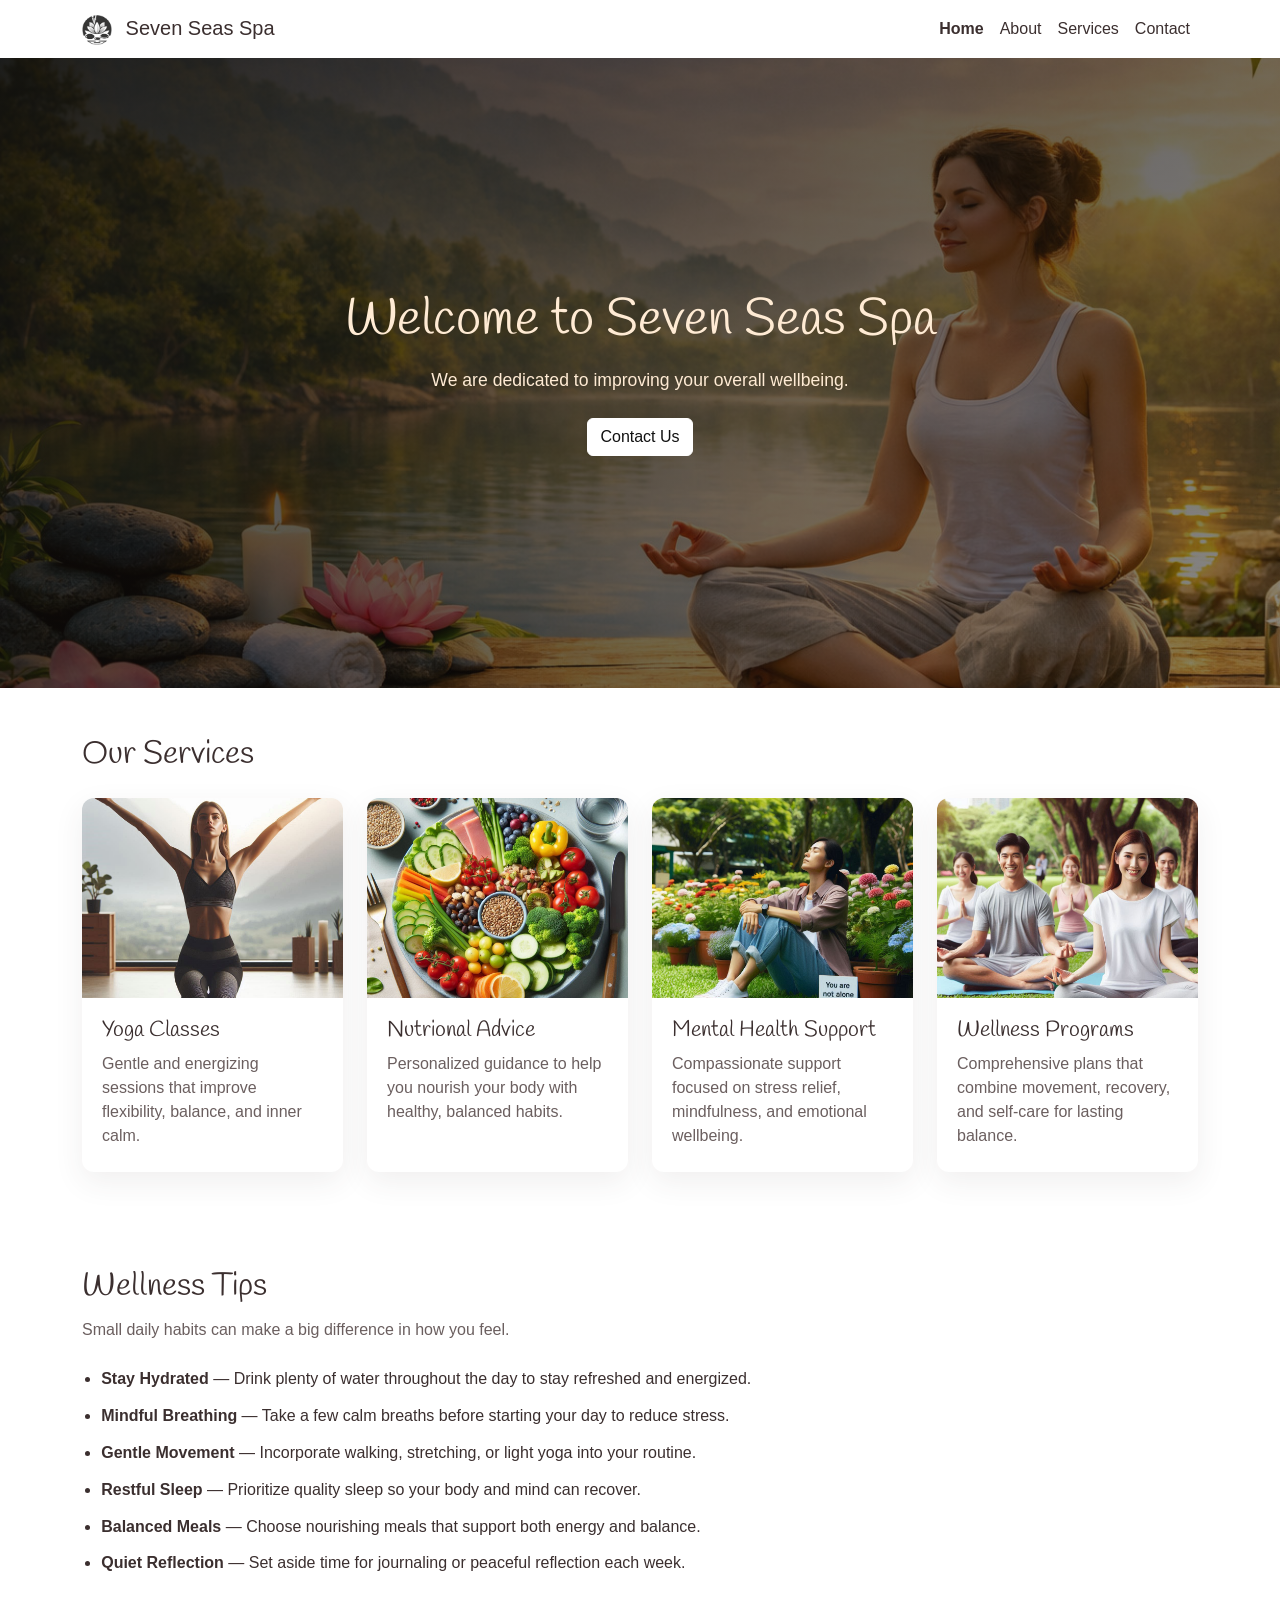
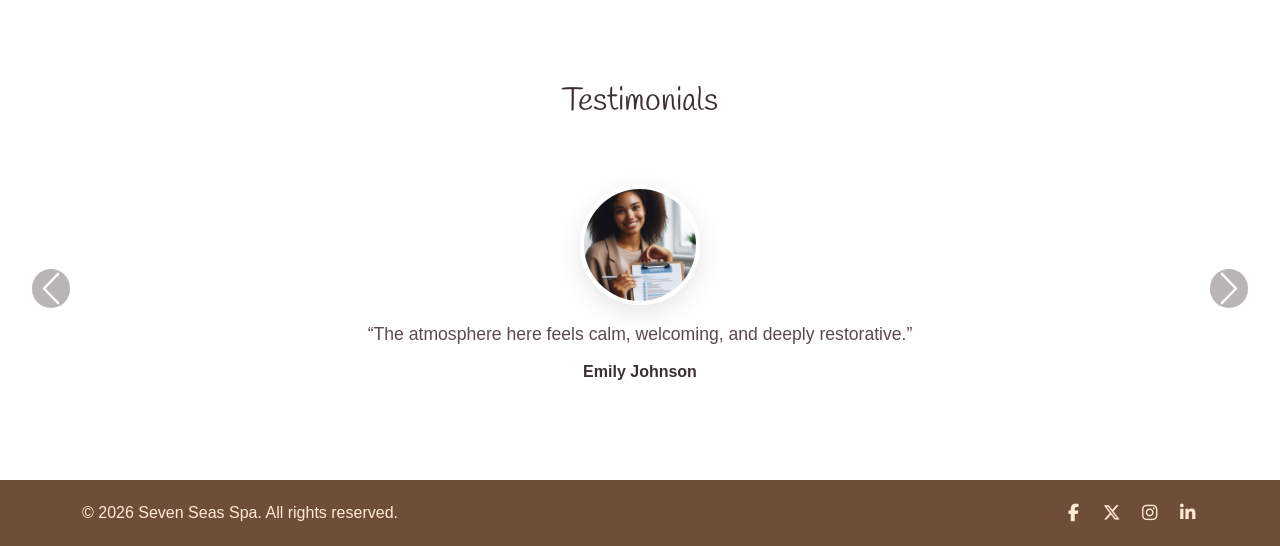
==== index.html @ fa64976f "Add footer" ====
<!DOCTYPE html>
<html lang="en">

<head>
    <meta charset="UTF-8">
    <meta name="viewport" content="width=device-width, initial-scale=1.0">
    <title>Seven Seas Spa</title>
    <link rel="stylesheet" href="vendor/bootstrap/bootstrap.min.css">
    <link rel="stylesheet" href="vendor/font-awesome/css/all.min.css">
    <link rel="preconnect" href="https://fonts.bunny.net">
    <link href="https://fonts.bunny.net/css?family=handlee:400" rel="stylesheet">
    <link rel="stylesheet" href="assets/css/style.css">
</head>

<body>
    <nav class="navbar navbar-expand-lg navbar-light bg-light">
        <div class="container">
            <a class="navbar-brand" href=".">
                <img src="assets/images/seven-seas-logo.png" alt="Seven Seas Spa logo" class="navbar-logo">
                Seven Seas Spa
            </a>
            <button class="navbar-toggler" type="button" data-bs-toggle="collapse" data-bs-target="#navbarNav"
                aria-controls="navbarNav" aria-expanded="false" aria-label="Toggle navigation">
                <span class="navbar-toggler-icon"></span>
            </button>
            <div class="collapse navbar-collapse" id="navbarNav">
                <ul class="navbar-nav ms-auto">
                    <li class="nav-item">
                        <a class="nav-link active" aria-current="page" href=".">Home</a>
                    </li>
                    <li class="nav-item">
                        <a class="nav-link" href="about.html">About</a>
                    </li>
                    <li class="nav-item">
                        <a class="nav-link" href="services.html">Services</a>
                    </li>
                    <li class="nav-item">
                        <a class="nav-link" href="contact.html">Contact</a>
                    </li>
                </ul>
            </div>
        </div>
    </nav>

    <main>
        <section class="hero-section">
            <img src="assets/images/hero.jpg" alt="Relaxing spa treatment at Seven Seas Spa" class="hero-image">
            <div class="hero-overlay">
                <h1>Welcome to Seven Seas Spa</h1>
                <p>We are dedicated to improving your overall wellbeing.</p>
                <a href="contact.html" class="btn btn-primary">Contact Us</a>
            </div>
        </section>

        <section class="services-section py-5">
            <div class="container">
                <div class="section-heading mb-4">
                    <h2>Our Services</h2>
                </div>

                <div class="row g-4">
                    <div class="col-12 col-md-6 col-lg-3">
                        <article class="service-card h-100">
                            <img src="assets/images/yoga.jpg" alt="Yoga Classes" class="service-image">
                            <div class="service-content">
                                <h3>Yoga Classes</h3>
                                <p>Gentle and energizing sessions that improve flexibility, balance, and inner calm.</p>
                            </div>
                        </article>
                    </div>

                    <div class="col-12 col-md-6 col-lg-3">
                        <article class="service-card h-100">
                            <img src="assets/images/nutrition.jpg" alt="Nutrional Advice" class="service-image">
                            <div class="service-content">
                                <h3>Nutrional Advice</h3>
                                <p>Personalized guidance to help you nourish your body with healthy, balanced habits.</p>
                            </div>
                        </article>
                    </div>

                    <div class="col-12 col-md-6 col-lg-3">
                        <article class="service-card h-100">
                            <img src="assets/images/mental_health.jpg" alt="Mental Health Support" class="service-image">
                            <div class="service-content">
                                <h3>Mental Health Support</h3>
                                <p>Compassionate support focused on stress relief, mindfulness, and emotional wellbeing.</p>
                            </div>
                        </article>
                    </div>

                    <div class="col-12 col-md-6 col-lg-3">
                        <article class="service-card h-100">
                            <img src="assets/images/wellness.jpg" alt="Wellness Programs" class="service-image">
                            <div class="service-content">
                                <h3>Wellness Programs</h3>
                                <p>Comprehensive plans that combine movement, recovery, and self-care for lasting balance.</p>
                            </div>
                        </article>
                    </div>
                </div>
            </div>
        </section>

        <section class="wellness-tips-section py-5">
            <div class="container">
                <div class="row">
                    <div class="col-lg-8">
                        <div class="wellness-tips-card">
                            <h2>Wellness Tips</h2>
                            <p class="mb-4">Small daily habits can make a big difference in how you feel.</p>
                            <ul class="wellness-tips-list">
                                <li><strong>Stay Hydrated</strong> — Drink plenty of water throughout the day to stay refreshed and energized.</li>
                                <li><strong>Mindful Breathing</strong> — Take a few calm breaths before starting your day to reduce stress.</li>
                                <li><strong>Gentle Movement</strong> — Incorporate walking, stretching, or light yoga into your routine.</li>
                                <li><strong>Restful Sleep</strong> — Prioritize quality sleep so your body and mind can recover.</li>
                                <li><strong>Balanced Meals</strong> — Choose nourishing meals that support both energy and balance.</li>
                                <li><strong>Quiet Reflection</strong> — Set aside time for journaling or peaceful reflection each week.</li>
                            </ul>
                        </div>
                    </div>
                </div>
            </div>
        </section>

        <section class="testimonials-section py-5">
            <div class="container-fluid px-0">
                <div class="section-heading text-center mb-4 px-3">
                    <h2>Testimonials</h2>
                </div>

                <div id="testimonialsCarousel" class="carousel slide" data-bs-ride="carousel">
                    <div class="carousel-inner">
                        <div class="carousel-item active">
                            <div class="testimonial-slide">
                                <img src="assets/images/emily_johnson.jpg" alt="Emily Johnson" class="testimonial-image">
                                <p class="testimonial-quote">“The atmosphere here feels calm, welcoming, and deeply restorative.”</p>
                                <p class="testimonial-name">Emily Johnson</p>
                            </div>
                        </div>
                        <div class="carousel-item">
                            <div class="testimonial-slide">
                                <img src="assets/images/jane_smith.jpg" alt="Jane Smith" class="testimonial-image">
                                <p class="testimonial-quote">“Every visit leaves me feeling more balanced, centered, and cared for.”</p>
                                <p class="testimonial-name">Jane Smith</p>
                            </div>
                        </div>
                        <div class="carousel-item">
                            <div class="testimonial-slide">
                                <img src="assets/images/john_doe.jpg" alt="John Doe" class="testimonial-image">
                                <p class="testimonial-quote">“Their wellness programs helped me reconnect with my energy and peace of mind.”</p>
                                <p class="testimonial-name">John Doe</p>
                            </div>
                        </div>
                    </div>

                    <button class="carousel-control-prev" type="button" data-bs-target="#testimonialsCarousel" data-bs-slide="prev">
                        <span class="carousel-control-prev-icon" aria-hidden="true"></span>
                        <span class="visually-hidden">Previous</span>
                    </button>
                    <button class="carousel-control-next" type="button" data-bs-target="#testimonialsCarousel" data-bs-slide="next">
                        <span class="carousel-control-next-icon" aria-hidden="true"></span>
                        <span class="visually-hidden">Next</span>
                    </button>
                </div>
            </div>
        </section>
    </main>

    <footer class="site-footer">
        <div class="container d-flex flex-column flex-md-row justify-content-between align-items-center">
            <p class="mb-3 mb-md-0">© 2026 Seven Seas Spa. All rights reserved.</p>
            <div class="social-links">
                <a href="https://www.facebook.com/" target="_blank" rel="noopener noreferrer" aria-label="Facebook">
                    <i class="fab fa-facebook-f"></i>
                </a>
                <a href="https://x.com/" target="_blank" rel="noopener noreferrer" aria-label="X">
                    <i class="fab fa-x-twitter"></i>
                </a>
                <a href="https://www.instagram.com/" target="_blank" rel="noopener noreferrer" aria-label="Instagram">
                    <i class="fab fa-instagram"></i>
                </a>
                <a href="https://www.linkedin.com/" target="_blank" rel="noopener noreferrer" aria-label="LinkedIn">
                    <i class="fab fa-linkedin-in"></i>
                </a>
            </div>
        </div>
    </footer>

    <script src="vendor/bootstrap/bootstrap.bundle.min.js"></script>
</body>

</html>
---- assets/css/style.css ----
body {
  font-family: Arial, sans-serif;
}

h1, h2, h3, h4, h5, h6 {
  font-family: 'Handlee', cursive;
}

.navbar {
  background-color: #fff !important;
}

.navbar-brand,
.navbar-nav .nav-link {
  color: #3b2f2f !important;
}

.navbar-nav .nav-link.active {
  font-weight: 700;
}

.navbar-brand .navbar-logo {
  width: 30px;
  height: 30px;
  object-fit: contain;
  margin-right: 8px;
}

.hero-section {
  position: relative;
  min-height: 70vh;
  overflow: hidden;
}

.hero-image {
  width: 100%;
  height: 70vh;
  object-fit: cover;
  object-position: right 10%;
  display: block;
}

.hero-overlay {
  position: absolute;
  inset: 0;
  display: flex;
  flex-direction: column;
  align-items: center;
  justify-content: center;
  text-align: center;
  padding: 2rem;
  color: #fff;
  background: linear-gradient(135deg, rgba(16, 12, 10, 0.82), rgba(16, 12, 10, 0.48));
}

.hero-badge {
  display: inline-block;
  margin-bottom: 1rem;
  padding: 0.4rem 0.8rem;
  border-radius: 999px;
  background: rgba(255, 255, 255, 0.2);
  color: #fff;
  font-size: 0.8rem;
  font-weight: 600;
  letter-spacing: 0.08em;
  text-transform: uppercase;
}

.hero-overlay h1 {
  color: #ffebd4;
  font-size: clamp(2.5rem, 4vw, 3.5rem);
  margin-bottom: 1rem;
}

.hero-overlay p {
  color: #ffebd4;
  font-size: 1.1rem;
  margin-bottom: 1.5rem;
  max-width: 560px;
}

.btn-primary {
  background-color: #fff;
  border-color: #fff;
  color: #111;
}

.btn-primary:hover {
  background-color: #f2f2f2;
  border-color: #f2f2f2;
  color: #111;
}

.services-section {
  background-color: transparent;
}

.section-heading h2 {
  color: #3b2f2f;
  margin-bottom: 0.75rem;
}

.section-heading p {
  max-width: 640px;
  margin: 0 auto;
}

.service-card {
  background-color: #fff;
  border-radius: 12px;
  overflow: hidden;
  box-shadow: 0 10px 30px rgba(59, 47, 47, 0.08);
  transition: transform 0.2s ease, box-shadow 0.2s ease;
}

.service-card:hover {
  transform: translateY(-4px);
  box-shadow: 0 16px 36px rgba(59, 47, 47, 0.14);
}

.service-image {
  width: 100%;
  height: 200px;
  object-fit: cover;
  display: block;
}

.service-content {
  padding: 1.25rem 1.25rem 1.5rem;
}

.service-content h3 {
  color: #3b2f2f;
  font-size: 1.35rem;
  margin-bottom: 0.5rem;
}

.service-content p {
  color: #6b5f5f;
  margin: 0;
}

.wellness-tips-section {
  background-color: transparent;
}

.wellness-tips-card {
  background: transparent;
  border-radius: 0;
  padding: 0;
  box-shadow: none;
}

.wellness-tips-card h2 {
  color: #3b2f2f;
  margin-bottom: 0.75rem;
}

.wellness-tips-card p {
  color: #6b5f5f;
}

.wellness-tips-list {
  padding-left: 1.2rem;
  margin: 0;
  color: #3b2f2f;
}

.wellness-tips-list li {
  margin-bottom: 0.7rem;
  line-height: 1.6;
}

.testimonials-section {
  background-color: transparent;
  padding-bottom: 3rem;
}

.testimonial-slide {
  display: flex;
  flex-direction: column;
  align-items: center;
  justify-content: center;
  text-align: center;
  padding: 2.5rem 1.5rem 3rem;
  color: #3b2f2f;
}

.testimonial-image {
  width: 120px;
  height: 120px;
  object-fit: cover;
  border-radius: 50%;
  margin-bottom: 1rem;
  border: 4px solid #fff;
  box-shadow: 0 8px 24px rgba(59, 47, 47, 0.12);
}

.testimonial-quote {
  font-size: 1.1rem;
  max-width: 640px;
  margin-bottom: 0.75rem;
  color: #5a4a4a;
}

.testimonial-name {
  font-weight: 700;
  margin-bottom: 0;
}

.carousel-control-prev,
.carousel-control-next {
  width: 8%;
}

.carousel-control-prev-icon,
.carousel-control-next-icon {
  background-color: rgba(59, 47, 47, 0.7);
  border-radius: 50%;
  padding: 1.2rem;
}

.site-footer {
  background-color: #6f4e37;
  color: #ffebd4;
  padding: 1.25rem 0;
}

.site-footer p {
  margin-bottom: 0;
}

.social-links {
  display: flex;
  gap: 1rem;
}

.social-links a {
  color: #ffebd4;
  font-size: 1.1rem;
  transition: opacity 0.2s ease;
}

.social-links a:hover {
  opacity: 0.8;
}
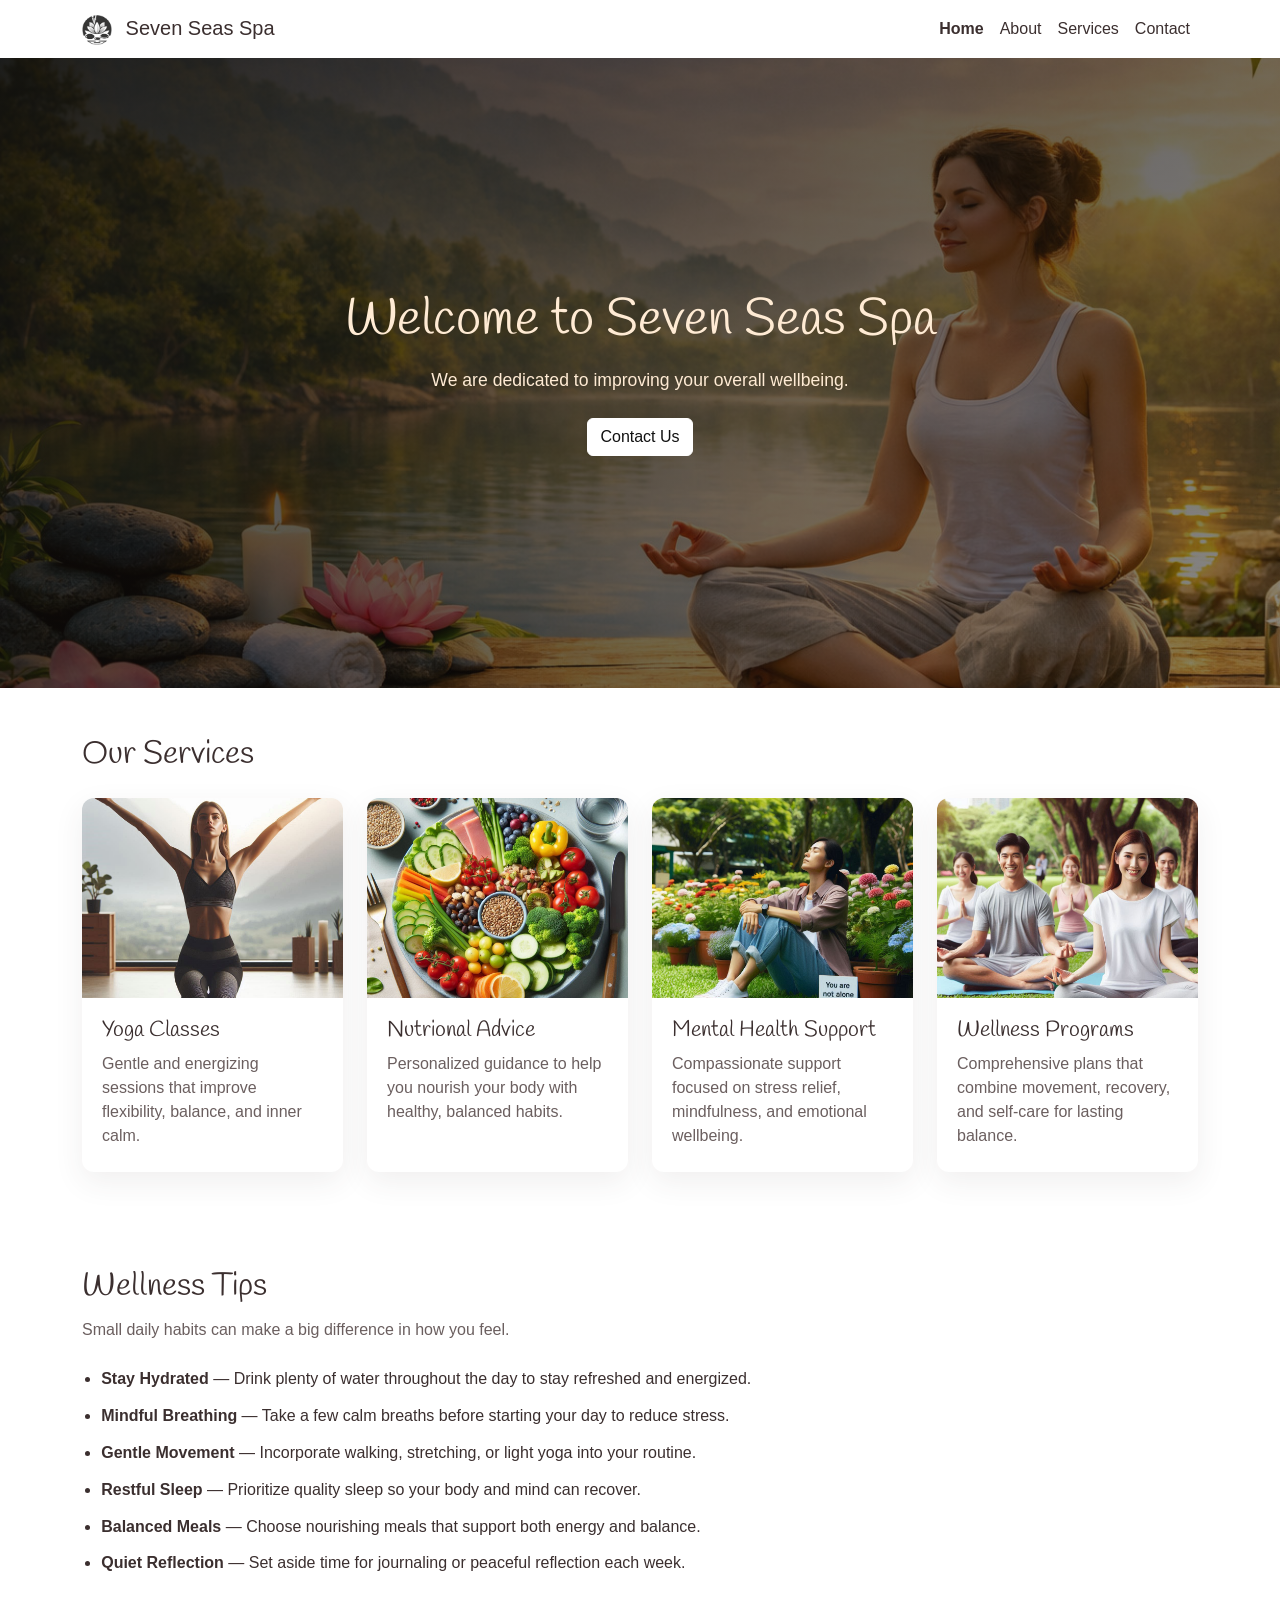
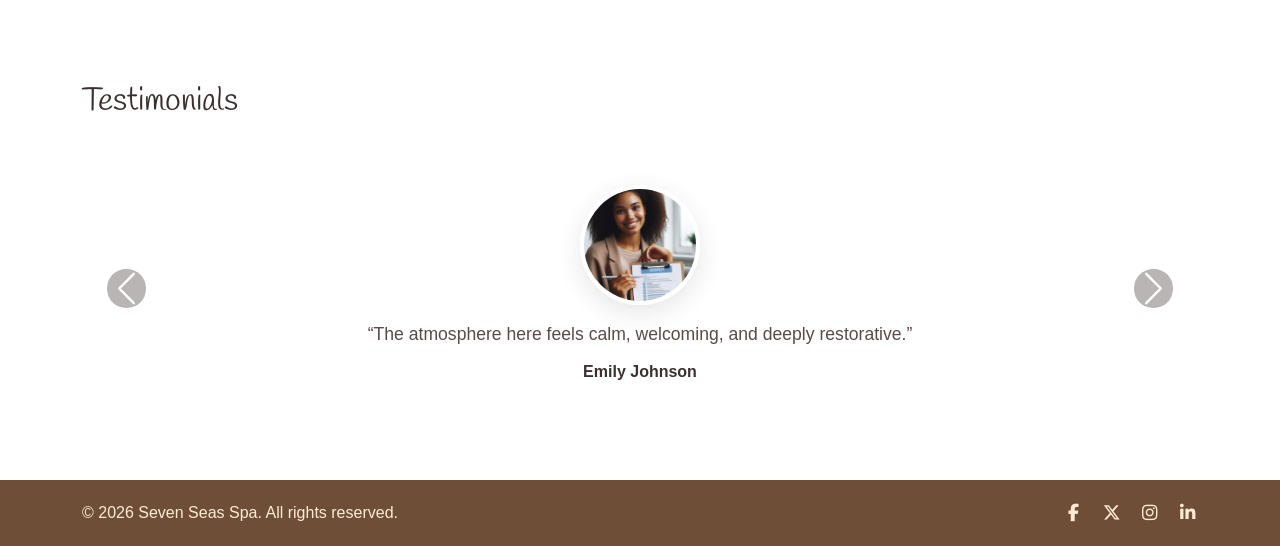
==== commit 01fed5c8: "Fix testimonials to be same width as other sections" ====
--- a/index.html
+++ b/index.html
@@ -74,17 +74,20 @@
                             <img src="assets/images/nutrition.jpg" alt="Nutrional Advice" class="service-image">
                             <div class="service-content">
                                 <h3>Nutrional Advice</h3>
-                                <p>Personalized guidance to help you nourish your body with healthy, balanced habits.</p>
-                            </div>
-                        </article>
-                    </div>
-
-                    <div class="col-12 col-md-6 col-lg-3">
-                        <article class="service-card h-100">
-                            <img src="assets/images/mental_health.jpg" alt="Mental Health Support" class="service-image">
+                                <p>Personalized guidance to help you nourish your body with healthy, balanced habits.
+                                </p>
+                            </div>
+                        </article>
+                    </div>
+
+                    <div class="col-12 col-md-6 col-lg-3">
+                        <article class="service-card h-100">
+                            <img src="assets/images/mental_health.jpg" alt="Mental Health Support"
+                                class="service-image">
                             <div class="service-content">
                                 <h3>Mental Health Support</h3>
-                                <p>Compassionate support focused on stress relief, mindfulness, and emotional wellbeing.</p>
+                                <p>Compassionate support focused on stress relief, mindfulness, and emotional wellbeing.
+                                </p>
                             </div>
                         </article>
                     </div>
@@ -94,7 +97,8 @@
                             <img src="assets/images/wellness.jpg" alt="Wellness Programs" class="service-image">
                             <div class="service-content">
                                 <h3>Wellness Programs</h3>
-                                <p>Comprehensive plans that combine movement, recovery, and self-care for lasting balance.</p>
+                                <p>Comprehensive plans that combine movement, recovery, and self-care for lasting
+                                    balance.</p>
                             </div>
                         </article>
                     </div>
@@ -110,12 +114,18 @@
                             <h2>Wellness Tips</h2>
                             <p class="mb-4">Small daily habits can make a big difference in how you feel.</p>
                             <ul class="wellness-tips-list">
-                                <li><strong>Stay Hydrated</strong> — Drink plenty of water throughout the day to stay refreshed and energized.</li>
-                                <li><strong>Mindful Breathing</strong> — Take a few calm breaths before starting your day to reduce stress.</li>
-                                <li><strong>Gentle Movement</strong> — Incorporate walking, stretching, or light yoga into your routine.</li>
-                                <li><strong>Restful Sleep</strong> — Prioritize quality sleep so your body and mind can recover.</li>
-                                <li><strong>Balanced Meals</strong> — Choose nourishing meals that support both energy and balance.</li>
-                                <li><strong>Quiet Reflection</strong> — Set aside time for journaling or peaceful reflection each week.</li>
+                                <li><strong>Stay Hydrated</strong> — Drink plenty of water throughout the day to stay
+                                    refreshed and energized.</li>
+                                <li><strong>Mindful Breathing</strong> — Take a few calm breaths before starting your
+                                    day to reduce stress.</li>
+                                <li><strong>Gentle Movement</strong> — Incorporate walking, stretching, or light yoga
+                                    into your routine.</li>
+                                <li><strong>Restful Sleep</strong> — Prioritize quality sleep so your body and mind can
+                                    recover.</li>
+                                <li><strong>Balanced Meals</strong> — Choose nourishing meals that support both energy
+                                    and balance.</li>
+                                <li><strong>Quiet Reflection</strong> — Set aside time for journaling or peaceful
+                                    reflection each week.</li>
                             </ul>
                         </div>
                     </div>
@@ -124,44 +134,54 @@
         </section>
 
         <section class="testimonials-section py-5">
-            <div class="container-fluid px-0">
-                <div class="section-heading text-center mb-4 px-3">
+            <div class="container">
+                <div class="section-heading mb-4">
                     <h2>Testimonials</h2>
                 </div>
-
-                <div id="testimonialsCarousel" class="carousel slide" data-bs-ride="carousel">
-                    <div class="carousel-inner">
-                        <div class="carousel-item active">
-                            <div class="testimonial-slide">
-                                <img src="assets/images/emily_johnson.jpg" alt="Emily Johnson" class="testimonial-image">
-                                <p class="testimonial-quote">“The atmosphere here feels calm, welcoming, and deeply restorative.”</p>
-                                <p class="testimonial-name">Emily Johnson</p>
-                            </div>
+                <div class="row">
+                    <div class="col">
+                        <div id="testimonialsCarousel" class="carousel slide" data-bs-ride="carousel">
+                            <div class="carousel-inner">
+                                <div class="carousel-item active">
+                                    <div class="testimonial-slide">
+                                        <img src="assets/images/emily_johnson.jpg" alt="Emily Johnson"
+                                            class="testimonial-image">
+                                        <p class="testimonial-quote">“The atmosphere here feels calm, welcoming, and
+                                            deeply restorative.”</p>
+                                        <p class="testimonial-name">Emily Johnson</p>
+                                    </div>
+                                </div>
+                                <div class="carousel-item">
+                                    <div class="testimonial-slide">
+                                        <img src="assets/images/jane_smith.jpg" alt="Jane Smith"
+                                            class="testimonial-image">
+                                        <p class="testimonial-quote">“Every visit leaves me feeling more balanced,
+                                            centered, and cared for.”</p>
+                                        <p class="testimonial-name">Jane Smith</p>
+                                    </div>
+                                </div>
+                                <div class="carousel-item">
+                                    <div class="testimonial-slide">
+                                        <img src="assets/images/john_doe.jpg" alt="John Doe" class="testimonial-image">
+                                        <p class="testimonial-quote">“Their wellness programs helped me reconnect with
+                                            my energy and peace of mind.”</p>
+                                        <p class="testimonial-name">John Doe</p>
+                                    </div>
+                                </div>
+                            </div>
+
+                            <button class="carousel-control-prev" type="button" data-bs-target="#testimonialsCarousel"
+                                data-bs-slide="prev">
+                                <span class="carousel-control-prev-icon" aria-hidden="true"></span>
+                                <span class="visually-hidden">Previous</span>
+                            </button>
+                            <button class="carousel-control-next" type="button" data-bs-target="#testimonialsCarousel"
+                                data-bs-slide="next">
+                                <span class="carousel-control-next-icon" aria-hidden="true"></span>
+                                <span class="visually-hidden">Next</span>
+                            </button>
                         </div>
-                        <div class="carousel-item">
-                            <div class="testimonial-slide">
-                                <img src="assets/images/jane_smith.jpg" alt="Jane Smith" class="testimonial-image">
-                                <p class="testimonial-quote">“Every visit leaves me feeling more balanced, centered, and cared for.”</p>
-                                <p class="testimonial-name">Jane Smith</p>
-                            </div>
-                        </div>
-                        <div class="carousel-item">
-                            <div class="testimonial-slide">
-                                <img src="assets/images/john_doe.jpg" alt="John Doe" class="testimonial-image">
-                                <p class="testimonial-quote">“Their wellness programs helped me reconnect with my energy and peace of mind.”</p>
-                                <p class="testimonial-name">John Doe</p>
-                            </div>
-                        </div>
-                    </div>
-
-                    <button class="carousel-control-prev" type="button" data-bs-target="#testimonialsCarousel" data-bs-slide="prev">
-                        <span class="carousel-control-prev-icon" aria-hidden="true"></span>
-                        <span class="visually-hidden">Previous</span>
-                    </button>
-                    <button class="carousel-control-next" type="button" data-bs-target="#testimonialsCarousel" data-bs-slide="next">
-                        <span class="carousel-control-next-icon" aria-hidden="true"></span>
-                        <span class="visually-hidden">Next</span>
-                    </button>
+                    </div>
                 </div>
             </div>
         </section>
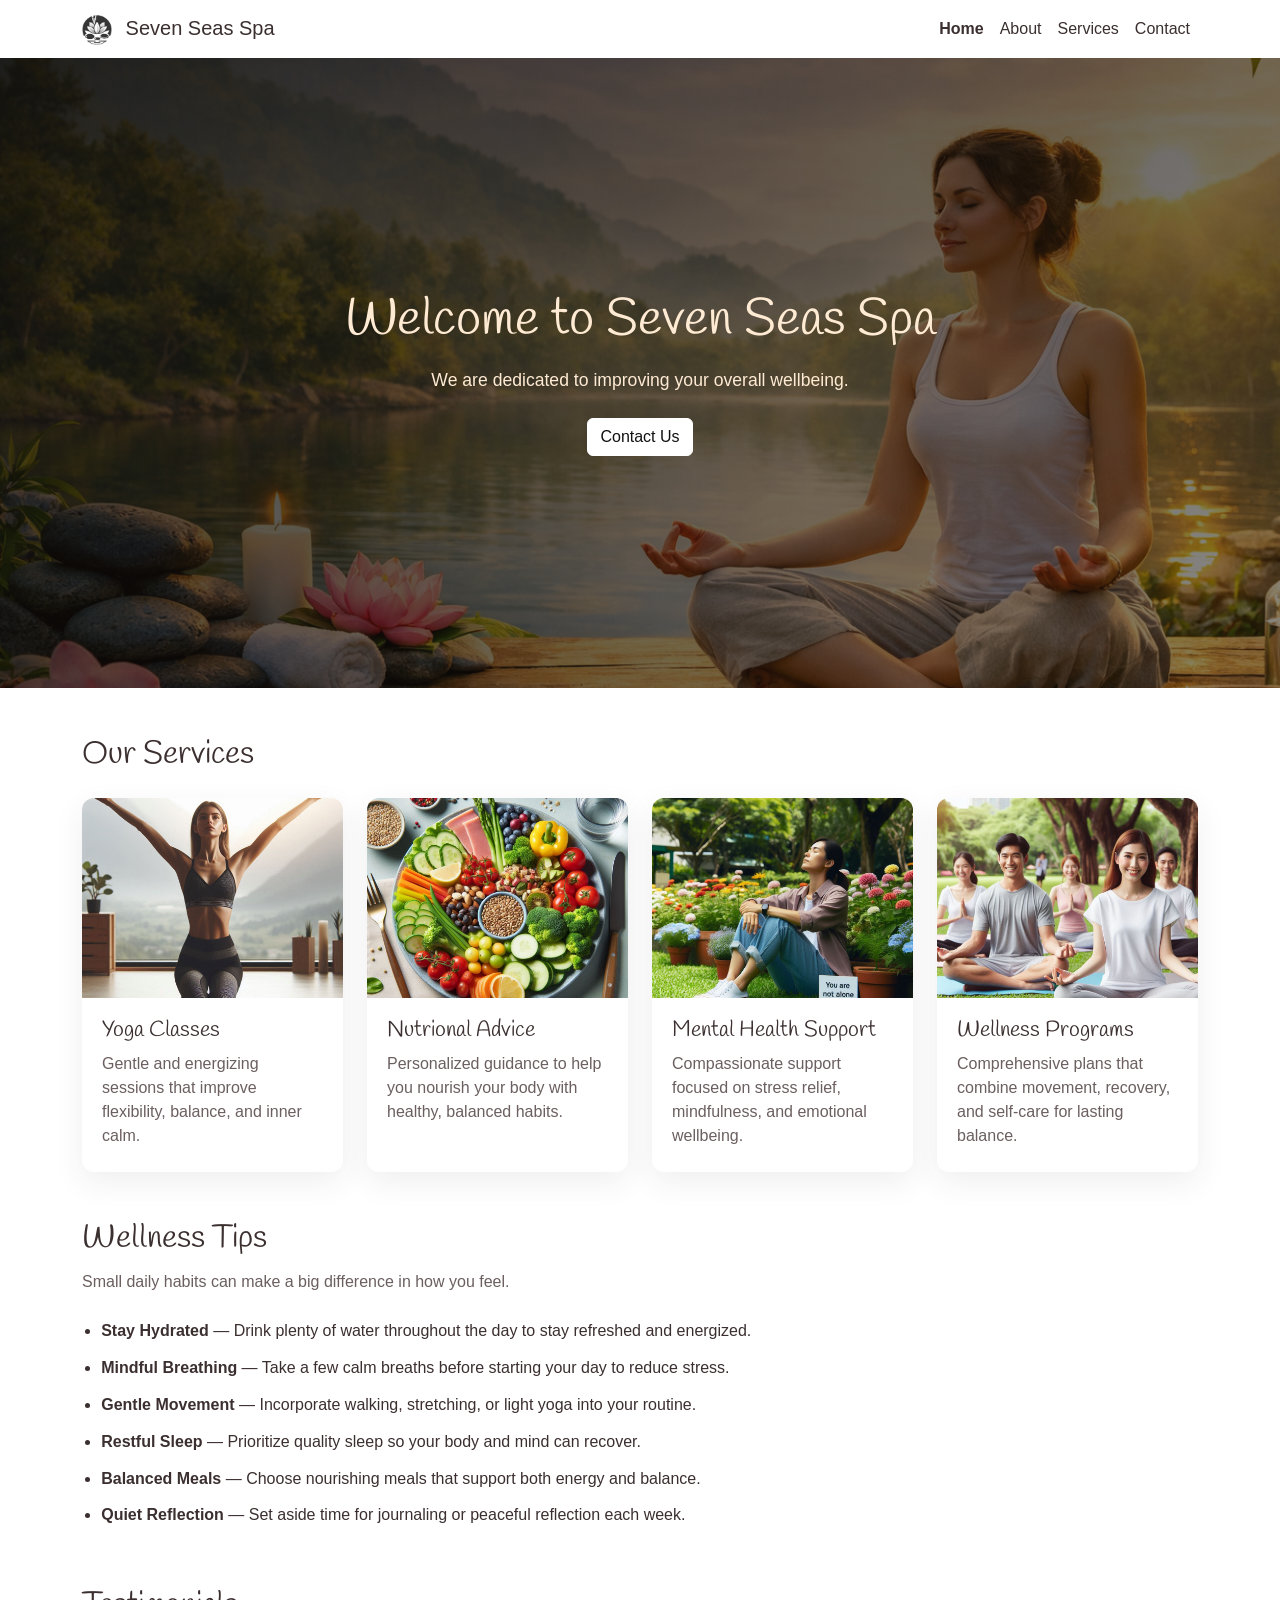
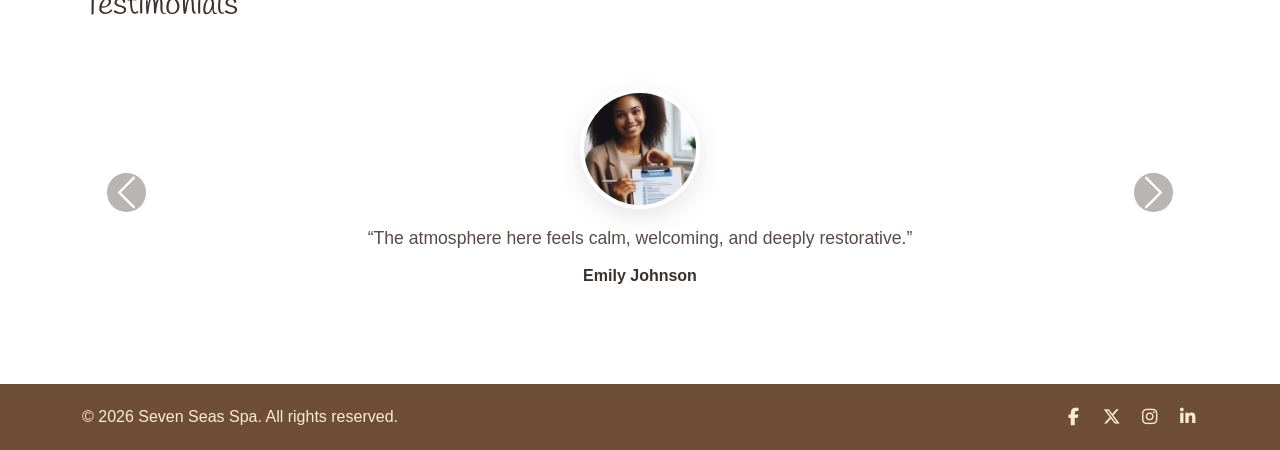
==== commit ecf7b99a: "Fix section spacing, it was excessive" ====
--- a/index.html
+++ b/index.html
@@ -52,7 +52,7 @@
             </div>
         </section>
 
-        <section class="services-section py-5">
+        <section class="services-section pt-5">
             <div class="container">
                 <div class="section-heading mb-4">
                     <h2>Our Services</h2>
@@ -106,7 +106,7 @@
             </div>
         </section>
 
-        <section class="wellness-tips-section py-5">
+        <section class="wellness-tips-section pt-5">
             <div class="container">
                 <div class="row">
                     <div class="col-lg-8">
@@ -133,7 +133,7 @@
             </div>
         </section>
 
-        <section class="testimonials-section py-5">
+        <section class="testimonials-section pt-5">
             <div class="container">
                 <div class="section-heading mb-4">
                     <h2>Testimonials</h2>
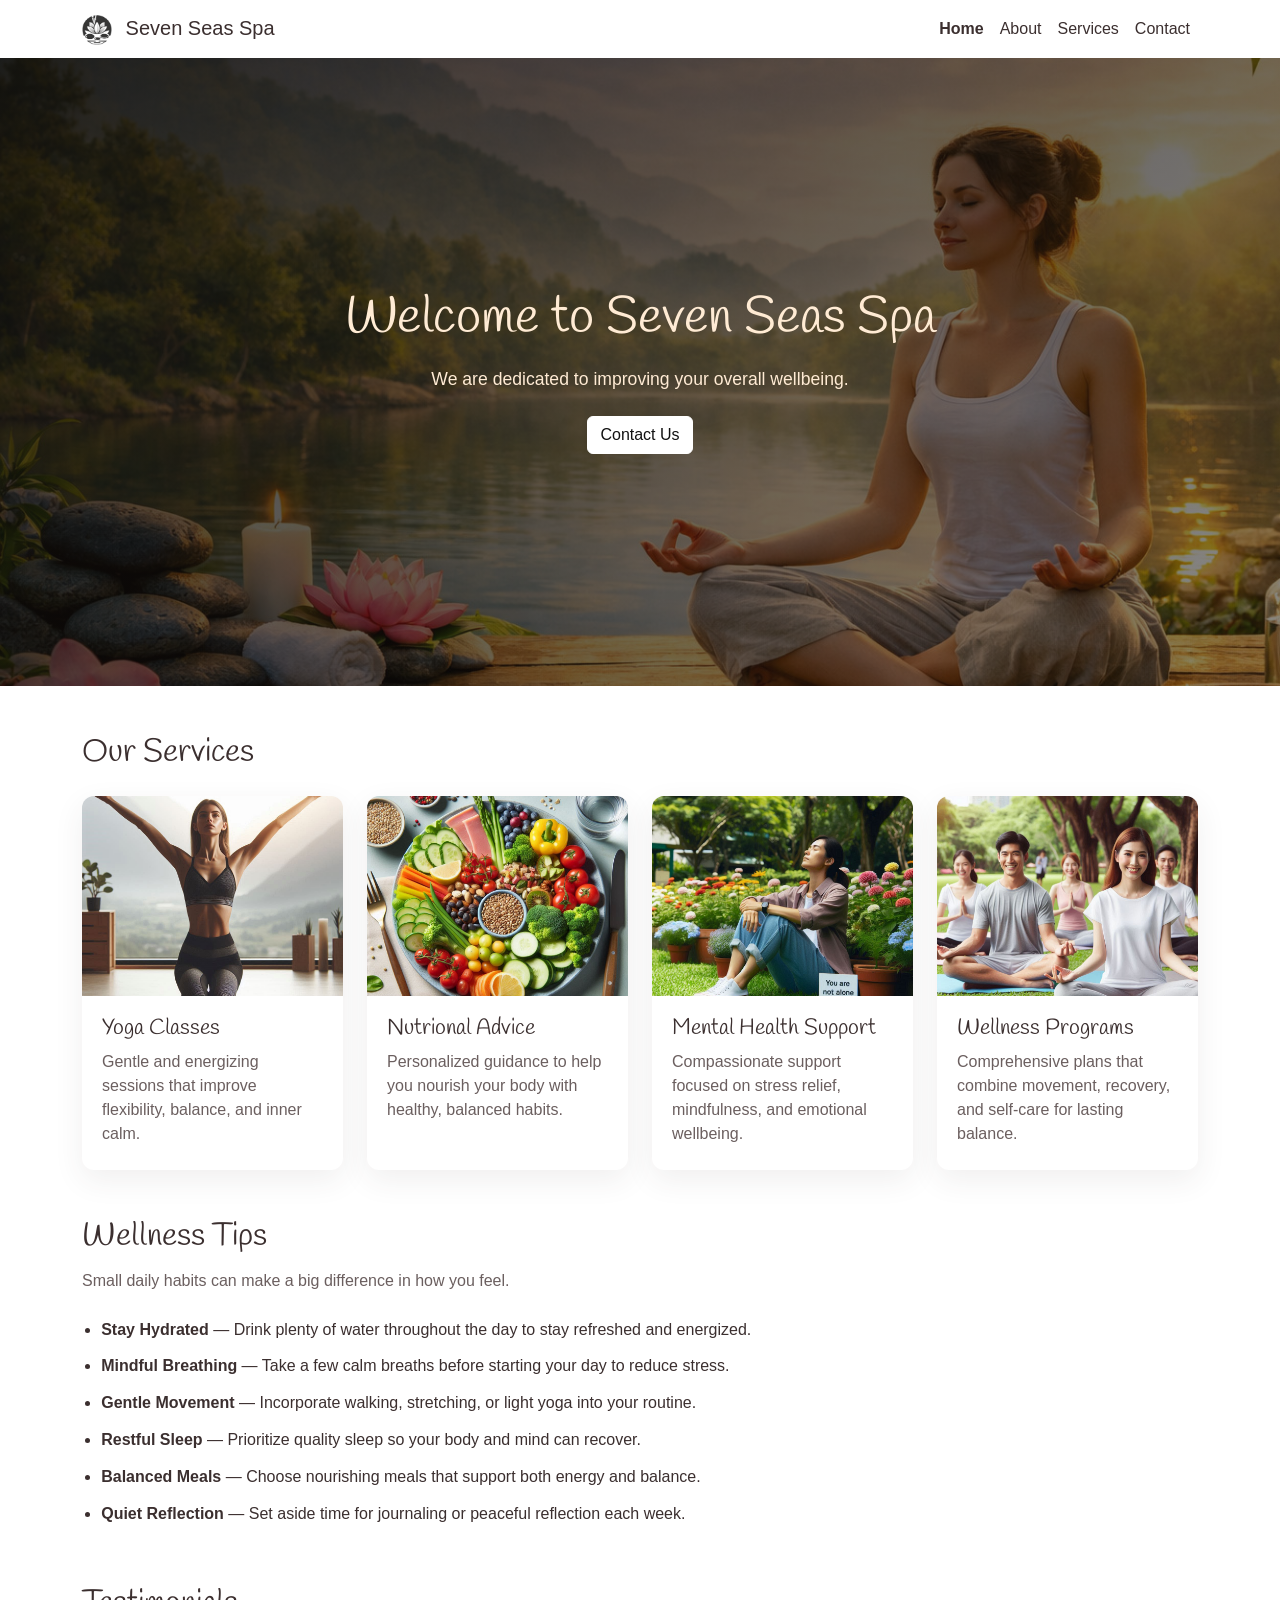
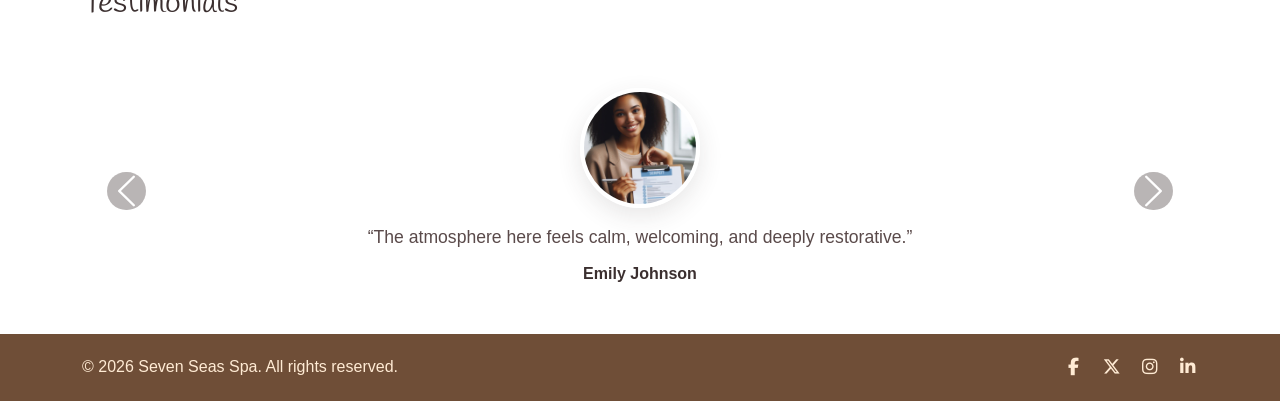
==== commit d5d86d58: "Fix navbar to top and fix padding at bottom" ====
--- a/index.html
+++ b/index.html
@@ -13,7 +13,7 @@
 </head>
 
 <body>
-    <nav class="navbar navbar-expand-lg navbar-light bg-light">
+    <nav class="navbar navbar-expand-lg navbar-light bg-light fixed-top">
         <div class="container">
             <a class="navbar-brand" href=".">
                 <img src="assets/images/seven-seas-logo.png" alt="Seven Seas Spa logo" class="navbar-logo">
--- a/assets/css/style.css
+++ b/assets/css/style.css
@@ -1,5 +1,6 @@
 body {
   font-family: Arial, sans-serif;
+  padding-top: 56px;
 }
 
 h1, h2, h3, h4, h5, h6 {
@@ -173,7 +174,6 @@
 
 .testimonials-section {
   background-color: transparent;
-  padding-bottom: 3rem;
 }
 
 .testimonial-slide {
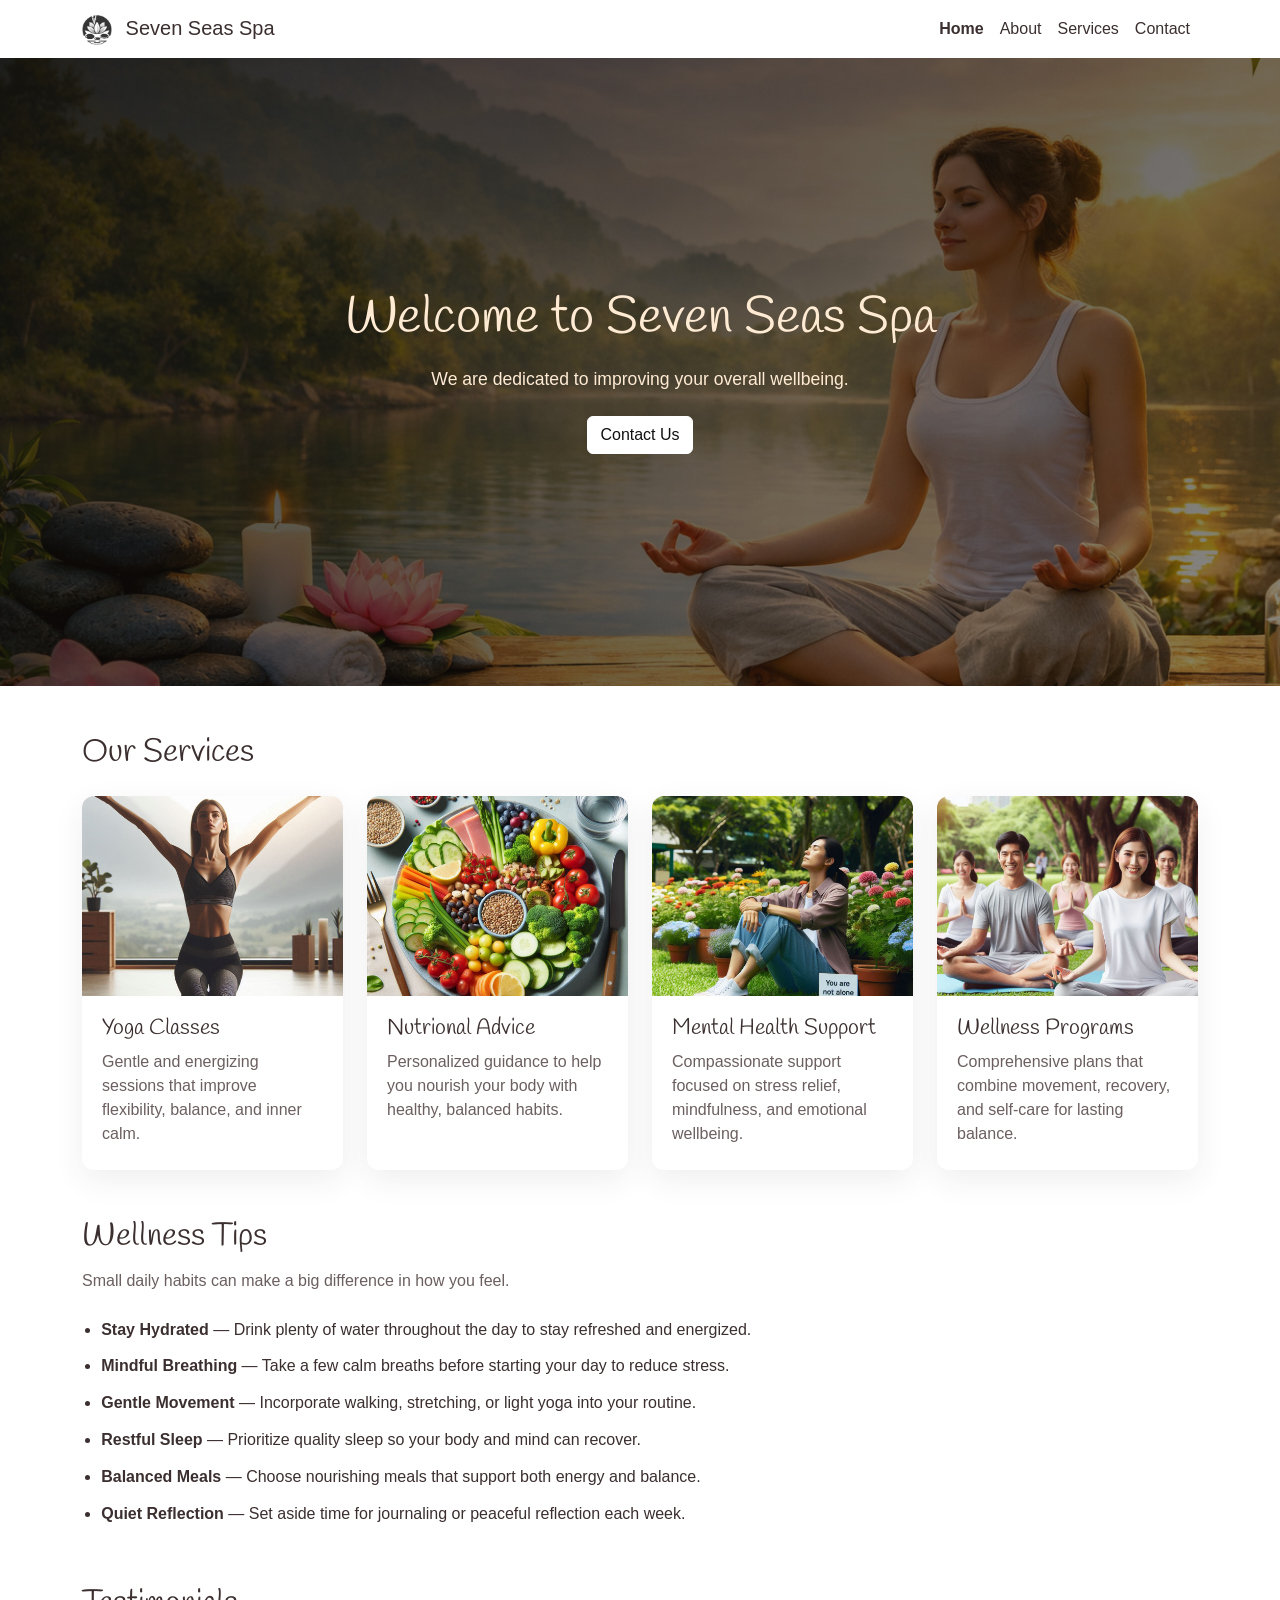
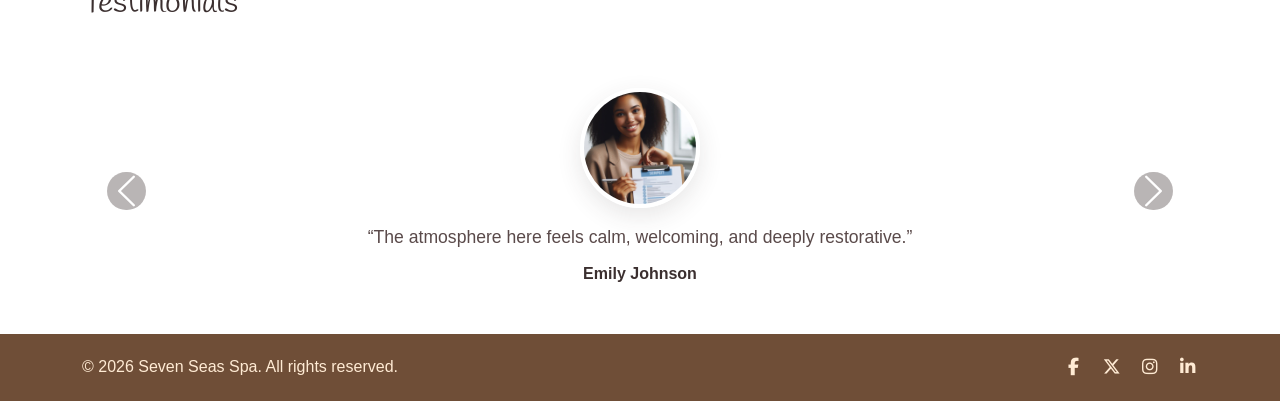
==== commit 01f10dc2: "Move hero image to CSS" ====
--- a/index.html
+++ b/index.html
@@ -44,7 +44,6 @@
 
     <main>
         <section class="hero-section">
-            <img src="assets/images/hero.jpg" alt="Relaxing spa treatment at Seven Seas Spa" class="hero-image">
             <div class="hero-overlay">
                 <h1>Welcome to Seven Seas Spa</h1>
                 <p>We are dedicated to improving your overall wellbeing.</p>
--- a/assets/css/style.css
+++ b/assets/css/style.css
@@ -31,14 +31,9 @@
   position: relative;
   min-height: 70vh;
   overflow: hidden;
-}
-
-.hero-image {
-  width: 100%;
-  height: 70vh;
-  object-fit: cover;
-  object-position: right 10%;
-  display: block;
+  background-image: url('../images/hero.jpg');
+  background-size: cover;
+  background-position: right 10%;
 }
 
 .hero-overlay {
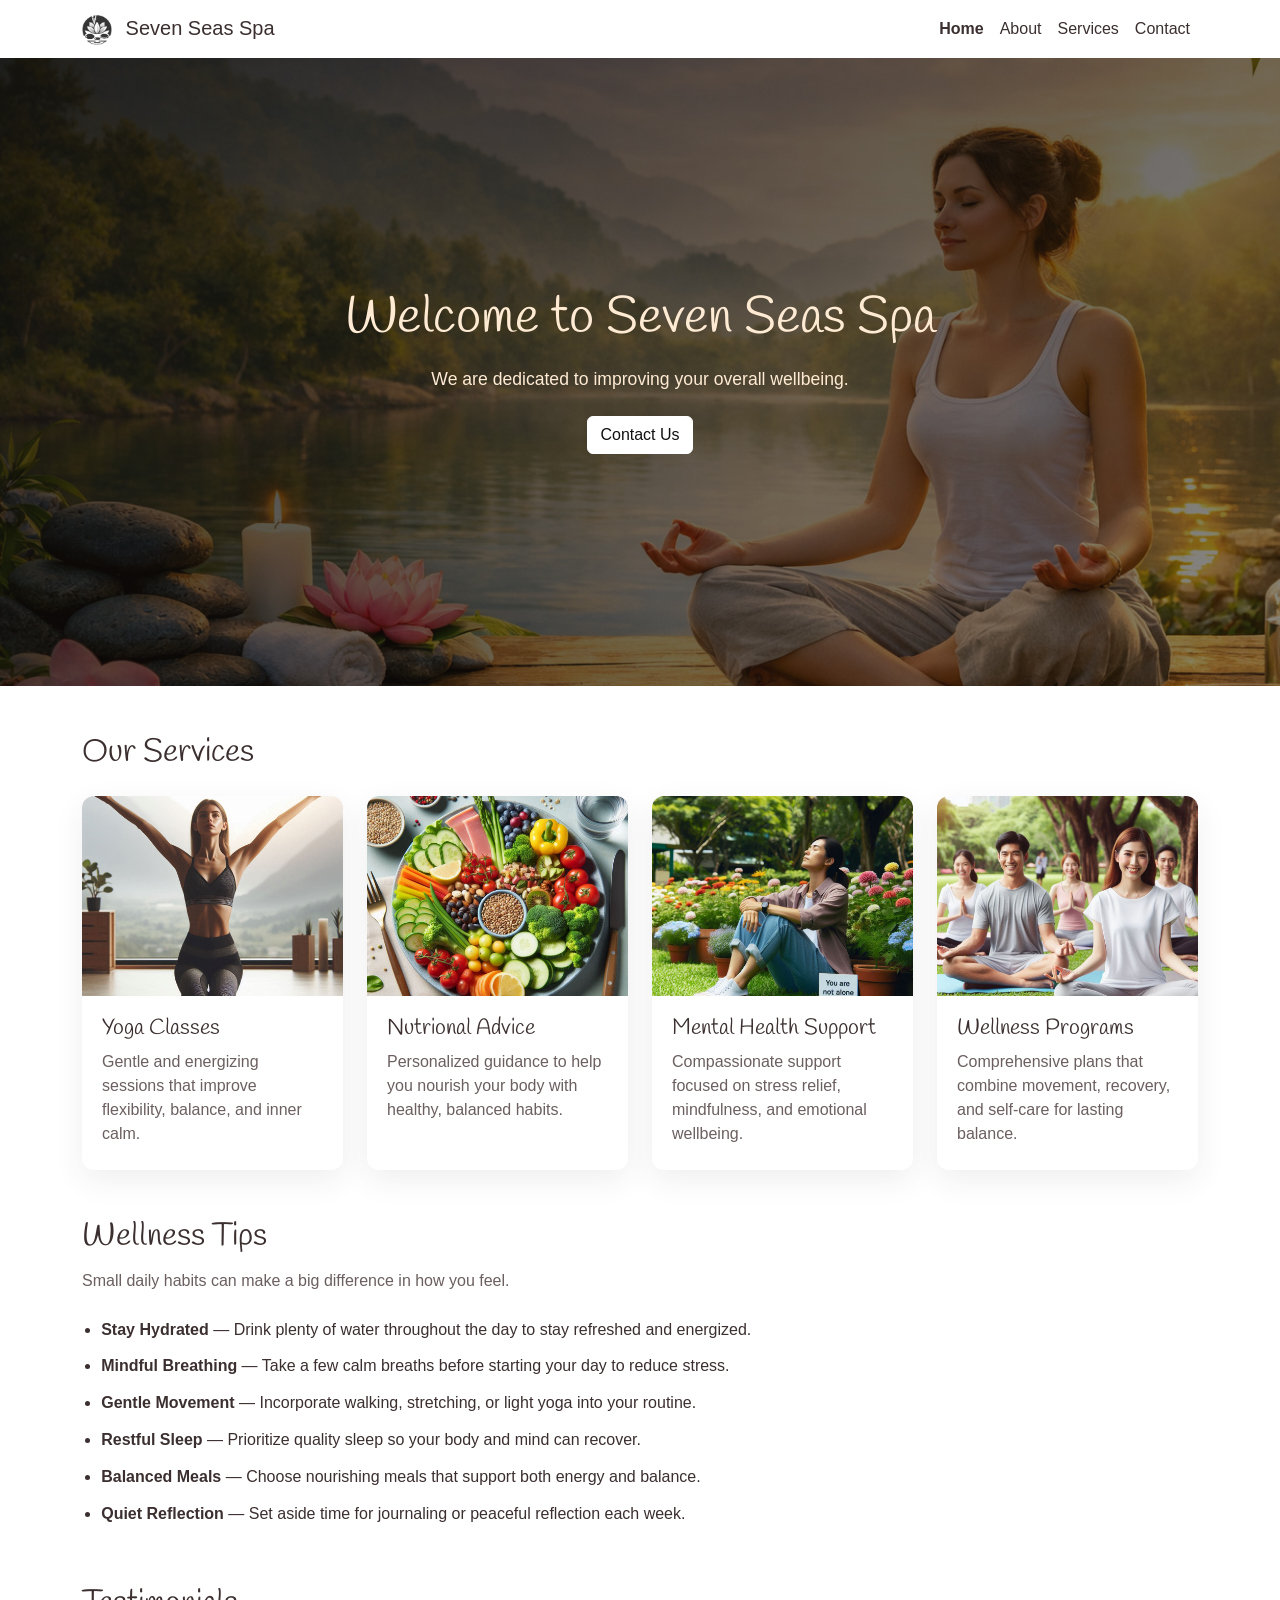
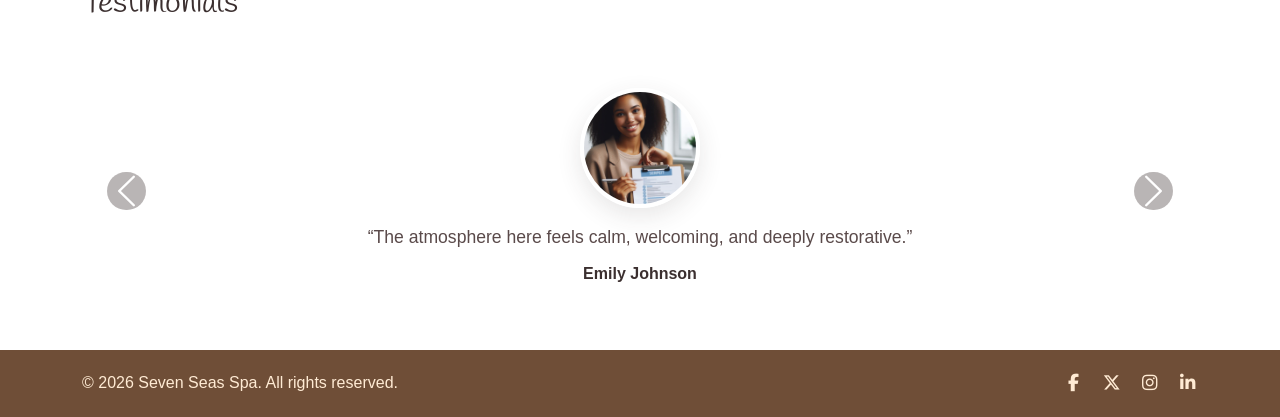
==== commit 9929cb54: "Fix misaligned heading, make space above footers consistent" ====
--- a/index.html
+++ b/index.html
@@ -42,14 +42,15 @@
         </div>
     </nav>
 
+    <header class="hero-section">
+        <div class="hero-overlay">
+            <h1>Welcome to Seven Seas Spa</h1>
+            <p>We are dedicated to improving your overall wellbeing.</p>
+            <a href="contact.html" id="hero-cta" class="btn">Contact Us</a>
+        </div>
+    </header>
+
     <main>
-        <section class="hero-section">
-            <div class="hero-overlay">
-                <h1>Welcome to Seven Seas Spa</h1>
-                <p>We are dedicated to improving your overall wellbeing.</p>
-                <a href="contact.html" class="btn btn-primary">Contact Us</a>
-            </div>
-        </section>
 
         <section class="services-section pt-5">
             <div class="container">
@@ -132,7 +133,7 @@
             </div>
         </section>
 
-        <section class="testimonials-section pt-5">
+        <section class="testimonials-section pt-5 mb-3">
             <div class="container">
                 <div class="section-heading mb-4">
                     <h2>Testimonials</h2>
--- a/assets/css/style.css
+++ b/assets/css/style.css
@@ -76,12 +76,26 @@
 }
 
 .btn-primary {
+  background-color: #6f4e37;
+  border-color: #6f4e37;
+  color: #ffebd4;
+}
+
+.btn-primary:hover,
+.btn-primary:focus,
+.btn-primary:active {
+  background-color: #5f3f2b;
+  border-color: #5f3f2b;
+  color: #ffebd4;
+}
+
+#hero-cta {
   background-color: #fff;
   border-color: #fff;
   color: #111;
 }
 
-.btn-primary:hover {
+#hero-cta:hover {
   background-color: #f2f2f2;
   border-color: #f2f2f2;
   color: #111;
@@ -193,7 +207,6 @@
 
 .testimonial-quote {
   font-size: 1.1rem;
-  max-width: 640px;
   margin-bottom: 0.75rem;
   color: #5a4a4a;
 }
@@ -221,6 +234,55 @@
   padding: 1.25rem 0;
 }
 
+.team-image {
+  height: 260px;
+  object-fit: cover;
+  object-position: top center;
+}
+
+.service-detail-card {
+  background-color: #fff;
+  border-radius: 16px;
+  overflow: hidden;
+  box-shadow: 0 10px 30px rgba(59, 47, 47, 0.08);
+}
+
+.service-detail-image {
+  width: 100%;
+  height: 100%;
+  min-height: 260px;
+  object-fit: cover;
+  display: block;
+}
+
+.service-detail-content {
+  padding: 2rem;
+}
+
+.service-detail-content h2 {
+  color: #3b2f2f;
+  margin-bottom: 0.75rem;
+}
+
+.service-detail-content p {
+  color: #6b5f5f;
+  margin-bottom: 0;
+}
+
+@media (max-width: 991.98px) {
+  .service-detail-card {
+    flex-direction: column;
+  }
+
+  .service-detail-image {
+    min-height: 240px;
+  }
+
+  .service-detail-content {
+    padding: 1.5rem;
+  }
+}
+
 .site-footer p {
   margin-bottom: 0;
 }
